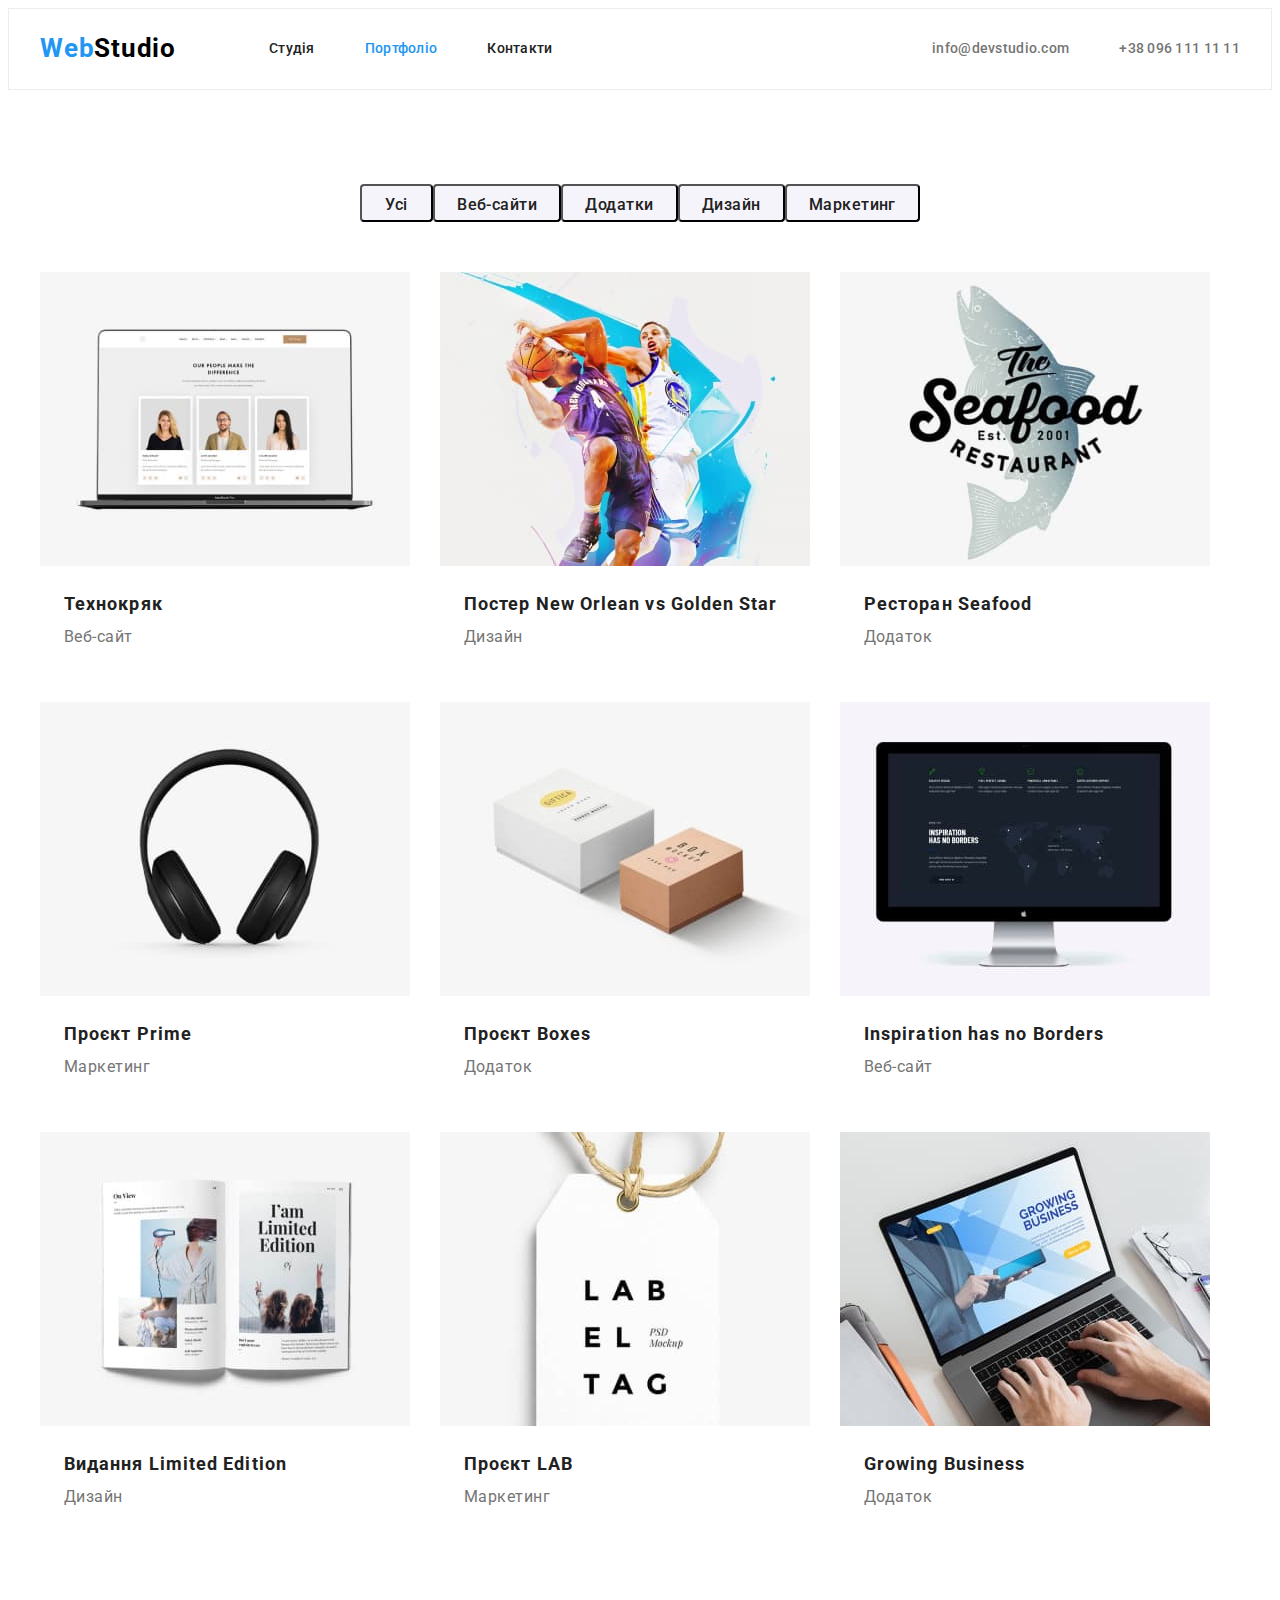
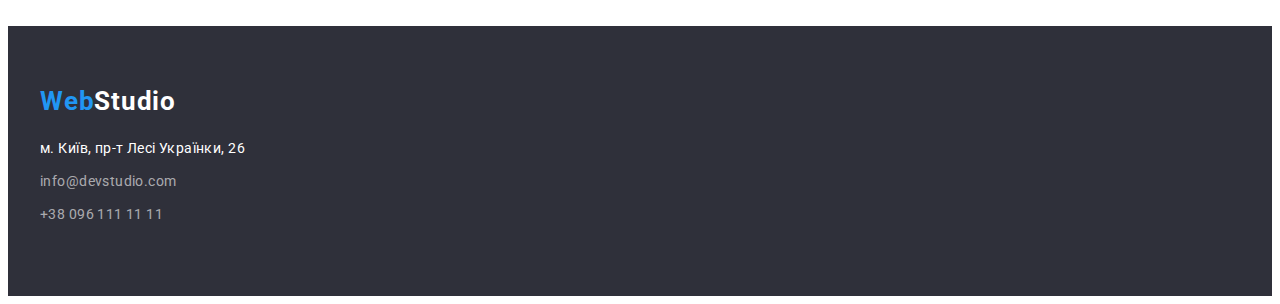
==== portfolio.html @ 1479da84 "hw 3" ====
<!DOCTYPE html>
<html lang="uk">
  <head>
    <meta charset="UTF-8" />
    <meta http-equiv="X-UA-Compatible" content="IE=edge" />
    <meta name="viewport" content="width=device-width, initial-scale=1.0" />
    <title>WebStudio</title>
    <link rel="preconnect" href="https://fonts.googleapis.com" />
    <link rel="preconnect" href="https://fonts.gstatic.com" crossorigin />
    <link
      href="https://fonts.googleapis.com/css2?family=Raleway:wght@700&family=Roboto:wght@400;500;700;900&display=swap"
      rel="stylesheet"
    />
    <link
      rel="stylesheet"
      href="https://cdnjs.cloudflare.com/ajax/libs/modern-normalize/1.1.0/modern-normalize.min.css"
      integrity="sha512-wpPYUAdjBVSE4KJnH1VR1HeZfpl1ub8YT/NKx4PuQ5NmX2tKuGu6U/JRp5y+Y8XG2tV+wKQpNHVUX03MfMFn9Q=="
      crossorigin="anonymous"
      referrerpolicy="no-referrer"
    />
    <link rel="stylesheet" href="./css/styles.css" />
  </head>
  <body>
    <header class="header">
      <div class="container header-container">
        <nav class="header-navigation">
          <a class="logo link" href=""
            >Web<span class="header-studio">Studio</span></a
          >
          <ul class="header-nav list">
            <li class="header-item">
              <a class="header-link link hofo" href="./index.html">Студія</a>
            </li>
            <li class="header-item">
              <a class="header-link link current hofo" href="">Портфоліо</a>
            </li>
            <li class="header-item">
              <a class="header-link link hofo" href="">Контакти</a>
            </li>
          </ul>
        </nav>
        <div class="header-auth">
          <ul class="header-list list">
            <li class="header-item">
              <a class="header-mail link hofo" href="mailto:info@devstudio.com"
                >info@devstudio.com</a
              >
            </li>
            <li class="header-item">
              <a class="header-tel link hofo" href="tel:+380961111111"
                >+38 096 111 11 11</a
              >
            </li>
          </ul>
        </div>
      </div>
    </header>
    <main>
      <section class="portfolio section">
        <div class="container">
          <h1 class="visually-hidden">Портфоліо</h1>
          <ul class="filter-list list">
            <li class="filter-item">
              <button class="filter-btn btn" type="button">Усі</button>
            </li>
            <li class="filter-item">
              <button class="filter-btn btn" type="button">Веб-сайти</button>
            </li>
            <li class="filter-item">
              <button class="filter-btn btn" type="button">Додатки</button>
            </li>
            <li class="filter-item">
              <button class="filter-btn btn" type="button">Дизайн</button>
            </li>
            <li class="filter-item">
              <button class="filter-btn btn" type="button">Маркетинг</button>
            </li>
          </ul>
          <ul class="portfolio-list list">
            <li class="portlolio-item">
              <a class="portfolio-link link" href=""
                ><img
                  src="./images/Project1.jpg"
                  alt="відкрита сторінка сайту на
                єкрані"
                  width="370"
                />
                <div class="portfolio-library">
                  <h2 class="portfolio-title">Технокряк</h2>
                  <p class="portfolio-text">Веб-сайт</p>
                </div>
              </a>
            </li>
            <li class="portlolio-item">
              <a class="portfolio-link link" href=""
                ><img
                  src="./images/Project2.jpg"
                  alt="два баскетболісти"
                  width="370"
                />
                <div class="portfolio-library">
                  <h2 class="portfolio-title">
                    Постер<span lang="en"> New Orlean vs Golden Star</span>
                  </h2>
                  <p class="portfolio-text">Дизайн</p>
                </div>
              </a>
            </li>
            <li class="portlolio-item">
              <a class="portfolio-link link" href=""
                ><img
                  src="./images/Project3.jpg"
                  alt="логотип ресторану"
                  width="370"
                />
                <div class="portfolio-library">
                  <h2 class="portfolio-title">
                    Ресторан<span lang="en"> Seafood</span>
                  </h2>
                  <p class="portfolio-text">Додаток</p>
                </div>
              </a>
            </li>
            <li class="portlolio-item">
              <a class="portfolio-link link" href=""
                ><img src="./images/project4.jpg" alt="навушники" width="370"/>
                <div class="portfolio-library">
                  <h2 class="portfolio-title">
                    Проєкт <span lang="en"> Prime</span>
                  </h2>
                  <p class="portfolio-text">Маркетинг</p>
                </div>
              </a>
            </li>
            <li class="portlolio-item">
              <a class="portfolio-link link" href=""
                ><img
                  src="./images/project5.jpg"
                  alt="дві коробки"
                  width="370"
                />
                <div class="portfolio-library">
                  <h2 class="portfolio-title">
                    Проєкт<span lang="en"> Boxes</span>
                  </h2>
                  <p class="portfolio-text">Додаток</p>
                </div>
              </a>
            </li>
            <li class="portlolio-item">
              <a class="portfolio-link link" href=""
                ><img src="./images/project6.jpg" alt="монітор" width="370"/>
                <div class="portfolio-library">
                  <h2 class="portfolio-title" lang="en">
                    Inspiration has no Borders
                  </h2>
                  <p class="portfolio-text">Веб-сайт</p>
                </div>
              </a>
            </li>
            <li class="portlolio-item">
              <a class="portfolio-link link" href=""
                ><img
                  src="./images/project7.jpg"
                  alt="Сторінки журналу"
                  width="370"
                />
                <div class="portfolio-library">
                  <h2 class="portfolio-title">
                    Видання<span lang="en"> Limited Edition</span>
                  </h2>
                  <p class="portfolio-text">Дизайн</p>
                </div>
              </a>
            </li>
            <li class="portlolio-item">
              <a class="portfolio-link link" href=""
                ><img src="./images/project8.jpg" alt="тег лейбл" width="370"/>
                <div class="portfolio-library">
                  <h2 class="portfolio-title">
                    Проєкт<span lang="en"> LAB</span>
                  </h2>
                  <p class="portfolio-text">Маркетинг</p>
                </div>
              </a>
            </li>
            <li class="portlolio-item">
              <a class="portfolio-link link" href=""
                ><img
                  src="./images/project9.jpg"
                  alt="чоловік друкує на ноутбуці"
                />
                <div class="portfolio-library">
                  <h2 class="portfolio-title" lang="en">Growing Business</h2>
                  <p class="portfolio-text">Додаток</p>
                </div>
              </a>
            </li>
          </ul>
        </div>
      </section>
    </main>
    <footer class="footer">
      <div class="container">
      <a class="logo footer-logo link" href=""
        >Web<span class="footer-studio">Studio</span></a
      >
      <address class="address">
          <ul class="footer-list list">
            <li class="footer-item">
              <a
                class="footer-address link hofo"
                href="https://goo.gl/maps/XZm9z7oi8zyP7hJb9"
                target="_blank"
                rel="noopener noreferrer"
              >
                м. Київ, пр-т Лесі Українки, 26</a
              >
            </li>
            <li class="footer-item">
              <a class="footer-mail link hofo" href="mailto:info@devstudio.com"
                >info@devstudio.com</a
              >
            </li>
            <li class="footer-item">
              <a class="footer-tel link hofo" href="tel:+380961111111"
                >+38 096 111 11 11</a
              >
            </li>
          </ul>
        </div>
      </address>
    </footer>
  </body>
</html>
---- css/styles.css ----
:root {
        --title-text-color: #212121;
        --accent-color: #2196F3;
        --main-text-color: #757575;
        --secondary-bg-color: #2F303A;
        --btn-text-color: #212121;
        --btn-bg-color: #F5F4FA;
}

p,
h1,
h2,
h3,
h4,
h5,
h6 {
        margin: 0;
}

ul,
ol {
        margin: 0;
        padding-left: 0;
}


img {
        display: block;
        max-width: 100%;
        height: auto;
}


body {
    font-family:'Roboto', sans-serif;
    background-color: #FFFFFF;
    font-size: 14px;
    color: var(--main-text-color);
    
}


.list {
    list-style: none;
}

.link {text-decoration: none;}

.container {
        width: 1200px;
        padding-left: 15px;
        padding-right: 15px;
        margin: 0 auto;
}

.section {
        padding-top: 94px;
        padding-bottom: 94px;
}

.visually-hidden {
        position: absolute;
        width: 1px;
        height: 1px;
        margin: -1px;
        border: 0;
        padding: 0;

        white-space: nowrap;
        clip-path: inset(100%);
        clip: rect(0 0 0 0);
        overflow: hidden;
}


/* -----------Header--------------- */

.logo {
        padding-top: 24px;
        margin-right: 93px;
        padding-bottom: 25px;
        
        font-family: 'Raleway'sans-serif;
        font-weight: 700;
        font-size: 26px;
        line-height: 1.19;
        letter-spacing: 0.03em;
        color: var(--accent-color);
}
 .header {
        border: 1px solid #ECECEC;
 }

.header-navigation {
        display: flex;
        align-items: center;
}

.header-nav {
        display:flex;
        gap: 50px;
        
}
.header-studio {color: #000000;}



.header-container {
        display: flex;
        align-items: center;
}


.header-auth {
        margin-left: auto;
}

.header-link {
        padding-top: 32px;
        padding-bottom: 32px;
        display: block;

        font-weight: 500;
        font-size: 14px;
        line-height: 1.14;
        letter-spacing: 0.02em;
        color:var(--title-text-color);
}

.header-list {
display: flex;
margin-left: auto;
gap: 50px;
}


.header-link.current{
        color: var(--accent-color);
}

.hofo:hover,
.hofo:focus {
        color: var(--accent-color);
}


.header-mail,
.header-tel {
        padding-top: 32px;
                padding-bottom: 32px;
                display: block;
        font-weight: 500;
        font-size: 14px;
        line-height: 1.14;
        letter-spacing: 0.02em;
        color: var(--main-text-color);
}


/* Main */

/* -------Hero--------- */

.hero-section {
        padding: 200px 452px;
        margin: auto;
        background: var(--secondary-bg-color);
        text-align: center;
        height: 600px;
}


.hero-title {
        margin-bottom: 30px;
        margin-left: auto;
        margin-right: auto;
        max-width: 696px;

        font-weight: 900;
        font-size: 44px;
        line-height: 1.36;
        text-align: center;
        align-items: center;
        letter-spacing: 0.06em;
        text-transform: uppercase;
        color: #FFFFFF;
}


.hero-btn {
        display: inline-block;
        min-width: 216px;
        height: 50px;
        padding: 10px 32px;
        border-radius: 4px;

        font-family: inherit;
        font-weight: 700;
        font-size: 16px;
        line-height: 1.87;
        letter-spacing: 0.06em;
        color: #FFFFFF;
        background-color: var(--accent-color);
        cursor: pointer;
        border-radius: 4px;
        align-items: center;
        text-align: center;
}
.hero-btn:hover,
.hero-btn:focus {
        background-color:#188CE8;
}


/* ----------Values------------ */

.values-list {
        display: flex;
        gap: 30px;
}

.values-title {
        margin-bottom: 10px;

        font-weight: 700;
        font-size: 14px;
        line-height: 1.14;
        letter-spacing: 0.03em;
        text-transform: uppercase;
        color: var(--title-text-color);
}

.values-text {
        width: 270px;

        font-size: 14px;
        line-height: 1.71;
        letter-spacing: 0.03em;
        color: var(--main-text-color);
}

/* ------------work---------------- */

.work-title {
        margin-bottom: 50px;

    font-weight: 700;
        font-size: 36px;
        line-height: 1.16;
        text-align: center;
        letter-spacing: 0.03em;
        color: var(--title-text-color);
}

.work-list {
display: flex;
gap: 30px;
}

/* -----------------Team---------------- */

.team-section {
        background: #F5F4FA;
}

.team-title {
        margin-bottom: 50px;
        font-weight: 700;
        font-size: 36px;
        line-height: 1.16;
        text-align: center;
        letter-spacing: 0.03em;
        color: var(--title-text-color);
}
.team-list {
        display: flex;
        flex-wrap: wrap;
                gap: 30px;
}



.team-name {
        margin-bottom: 10px;
    font-weight: 500;
    font-size: 16px;
    line-height: 1.18;
        text-align: center;
    letter-spacing: 0.03em;
    color: var(--title-text-color);
}
.team-member {
        padding: 30px;
}


.team-text {
        font-size: 16px;
        line-height: 1.18;
        text-align: center;
        letter-spacing: 0.03em;
        color: var(--main-text-color);
}

/* ----------Portfolio------------- */

.portfolio {
        margin-top: 0;
}

.portfolio-title {
        font-weight: 700;
        font-size: 18px;
        line-height: 2;
        letter-spacing: 0.06em;
        color: var(--title-text-color);
}

.filter-item {
        gap: 8px;
}
    

.filter-btn {
        border-radius: 4px;
        min-width: 73px;
        height: 38px;
        padding: 6px 22px;
       

        font-family: inherit;
        font-weight: 500;
        font-size: 16px;
        line-height: 1.62;
        text-align: center;
        letter-spacing: 0.03em;
        color: var(--btn-text-color);
        background: var(--btn-bg-color);
        cursor: pointer;
}

.filter-list {
        margin-bottom: 50px;
                justify-content: center;
                display: flex;
                align-items: center;
}

.btn:hover,
.btn:focus {
        background-color: var(--accent-color);
        color: #FFFFFF;
}


.portfolio-text {
        font-size: 16px;
        line-height: 1.88;
        letter-spacing: 0.03em;
        color: var(--main-text-color);
}

.portfolio-list {
        display: flex;
        flex-wrap: wrap;
        gap: 30px;
}

.portfolio-library {
        padding: 20px 24px;
}


/* ------------Footer----------- */

.footer {
    padding-bottom: 60px;
    padding-top: 60px;

        background: var(--secondary-bg-color);
}

.footer-logo {
        margin-bottom: 20px;
        margin-right: 0;
}
    

.footer-item {
margin-bottom: 9px;
}

.footer-item :last-child {
        margin-bottom: 0;
}

.footer-studio {
    color: #FFFFFF;
}

.address {
        margin-top: 20px;
        font-style: normal;
}

.footer-address {
        line-height: 1.71;
        letter-spacing: 0.03em;
        color: #FFFFFF;
}



.footer-mail,
.footer-tel {
        line-height: 1.71;
        letter-spacing: 0.03em;
        color: rgba(255, 255, 255, 0.6);
}
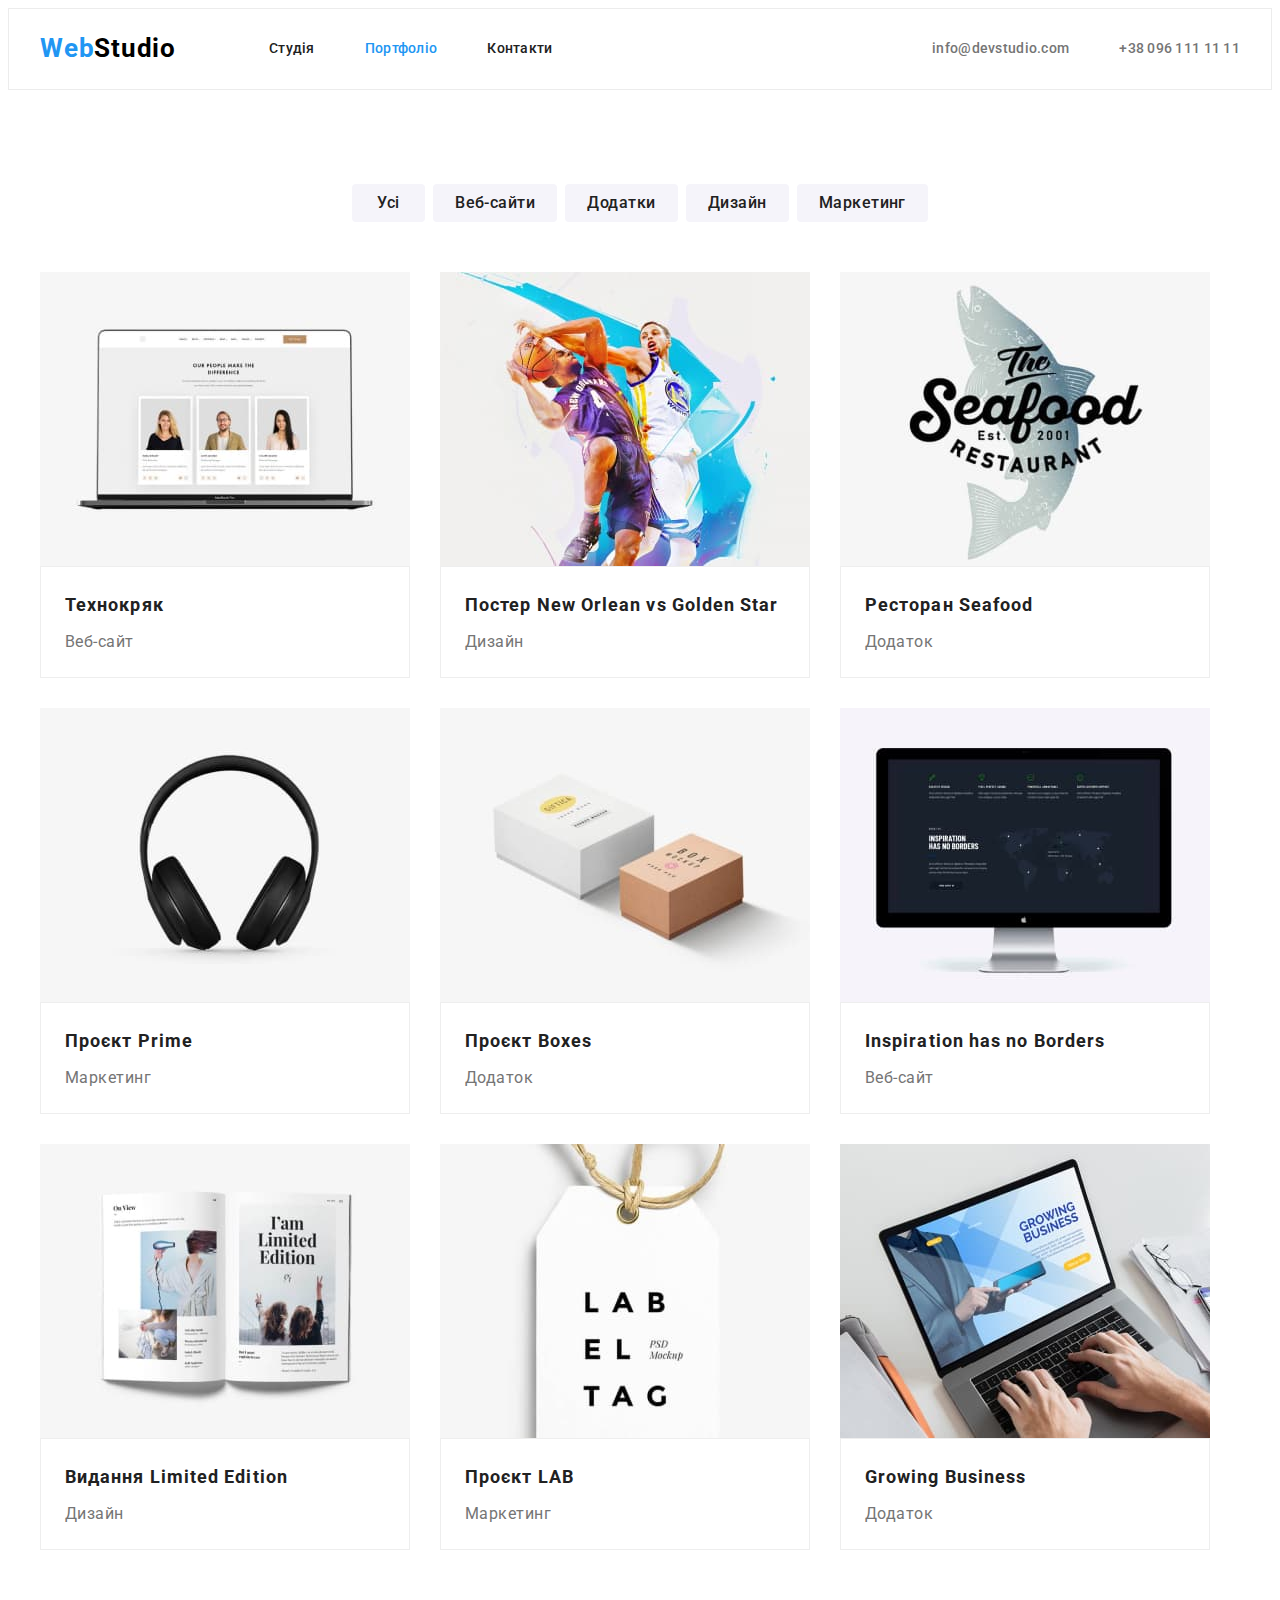
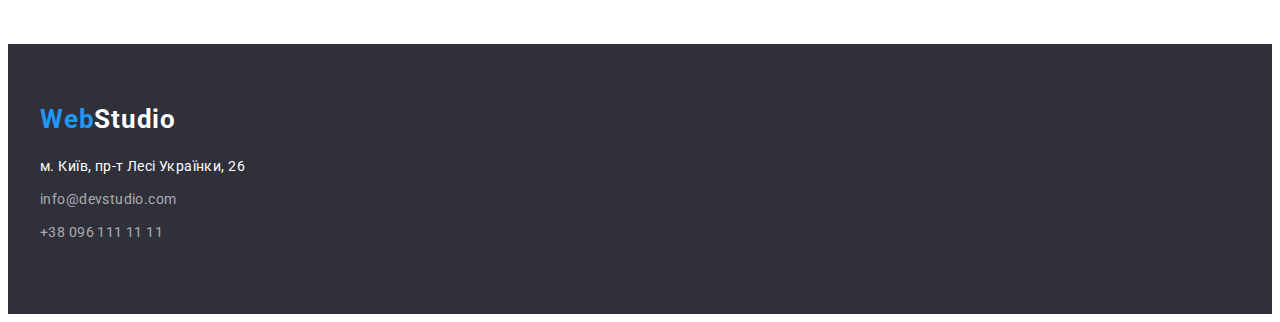
==== commit 4714ee19: "home work 3" ====
--- a/portfolio.html
+++ b/portfolio.html
@@ -123,7 +123,7 @@
             </li>
             <li class="portlolio-item">
               <a class="portfolio-link link" href=""
-                ><img src="./images/project4.jpg" alt="навушники" width="370"/>
+                ><img src="./images/project4.jpg" alt="навушники" width="370" />
                 <div class="portfolio-library">
                   <h2 class="portfolio-title">
                     Проєкт <span lang="en"> Prime</span>
@@ -149,7 +149,7 @@
             </li>
             <li class="portlolio-item">
               <a class="portfolio-link link" href=""
-                ><img src="./images/project6.jpg" alt="монітор" width="370"/>
+                ><img src="./images/project6.jpg" alt="монітор" width="370" />
                 <div class="portfolio-library">
                   <h2 class="portfolio-title" lang="en">
                     Inspiration has no Borders
@@ -175,7 +175,7 @@
             </li>
             <li class="portlolio-item">
               <a class="portfolio-link link" href=""
-                ><img src="./images/project8.jpg" alt="тег лейбл" width="370"/>
+                ><img src="./images/project8.jpg" alt="тег лейбл" width="370" />
                 <div class="portfolio-library">
                   <h2 class="portfolio-title">
                     Проєкт<span lang="en"> LAB</span>
@@ -202,10 +202,10 @@
     </main>
     <footer class="footer">
       <div class="container">
-      <a class="logo footer-logo link" href=""
-        >Web<span class="footer-studio">Studio</span></a
-      >
-      <address class="address">
+        <a class="logo footer-logo link" href=""
+          >Web<span class="footer-studio">Studio</span></a
+        >
+        <address class="address">
           <ul class="footer-list list">
             <li class="footer-item">
               <a
@@ -228,8 +228,8 @@
               >
             </li>
           </ul>
-        </div>
-      </address>
+        </address>
+      </div>
     </footer>
   </body>
 </html>
--- a/css/styles.css
+++ b/css/styles.css
@@ -147,8 +147,9 @@
 .header-mail,
 .header-tel {
         padding-top: 32px;
-                padding-bottom: 32px;
-                display: block;
+        padding-bottom: 32px;
+        display: block;
+
         font-weight: 500;
         font-size: 14px;
         line-height: 1.14;
@@ -162,8 +163,9 @@
 /* -------Hero--------- */
 
 .hero-section {
-        padding: 200px 452px;
+        padding: 200px;
         margin: auto;
+
         background: var(--secondary-bg-color);
         text-align: center;
         height: 600px;
@@ -192,7 +194,8 @@
         min-width: 216px;
         height: 50px;
         padding: 10px 32px;
-        border-radius: 4px;
+        background: #2196F3;
+        box-shadow: 0px 4px 4px rgba(0, 0, 0, 0.15);
 
         font-family: inherit;
         font-weight: 700;
@@ -214,6 +217,10 @@
 
 /* ----------Values------------ */
 
+.values {
+        padding-bottom: 0;
+}
+
 .values-list {
         display: flex;
         gap: 30px;
@@ -231,7 +238,7 @@
 }
 
 .values-text {
-        width: 270px;
+        max-width: 270px;
 
         font-size: 14px;
         line-height: 1.71;
@@ -240,6 +247,7 @@
 }
 
 /* ------------work---------------- */
+
 
 .work-title {
         margin-bottom: 50px;
@@ -265,6 +273,7 @@
 
 .team-title {
         margin-bottom: 50px;
+
         font-weight: 700;
         font-size: 36px;
         line-height: 1.16;
@@ -275,9 +284,14 @@
 .team-list {
         display: flex;
         flex-wrap: wrap;
-                gap: 30px;
-}
-
+        gap: 30px;
+}
+
+.team-item {
+        background-color: #FFFFFF;
+        box-shadow: 0px 1px 3px rgba(0, 0, 0, 0.12), 0px 1px 1px rgba(0, 0, 0, 0.14), 0px 2px 1px rgba(0, 0, 0, 0.2);
+        border-radius: 0px 0px 4px 4px;
+}
 
 
 .team-name {
@@ -308,7 +322,10 @@
         margin-top: 0;
 }
 
+
 .portfolio-title {
+        margin-bottom: 4px;
+        
         font-weight: 700;
         font-size: 18px;
         line-height: 2;
@@ -318,10 +335,13 @@
 
 .filter-item {
         gap: 8px;
+
+
 }
     
 
 .filter-btn {
+        border: none;
         border-radius: 4px;
         min-width: 73px;
         height: 38px;
@@ -340,6 +360,7 @@
 }
 
 .filter-list {
+        gap: 8px;
         margin-bottom: 50px;
                 justify-content: center;
                 display: flex;
@@ -368,6 +389,7 @@
 
 .portfolio-library {
         padding: 20px 24px;
+        border: 1px solid #EEEEEE;
 }
 
 
@@ -381,6 +403,7 @@
 }
 
 .footer-logo {
+        padding: 0;
         margin-bottom: 20px;
         margin-right: 0;
 }
